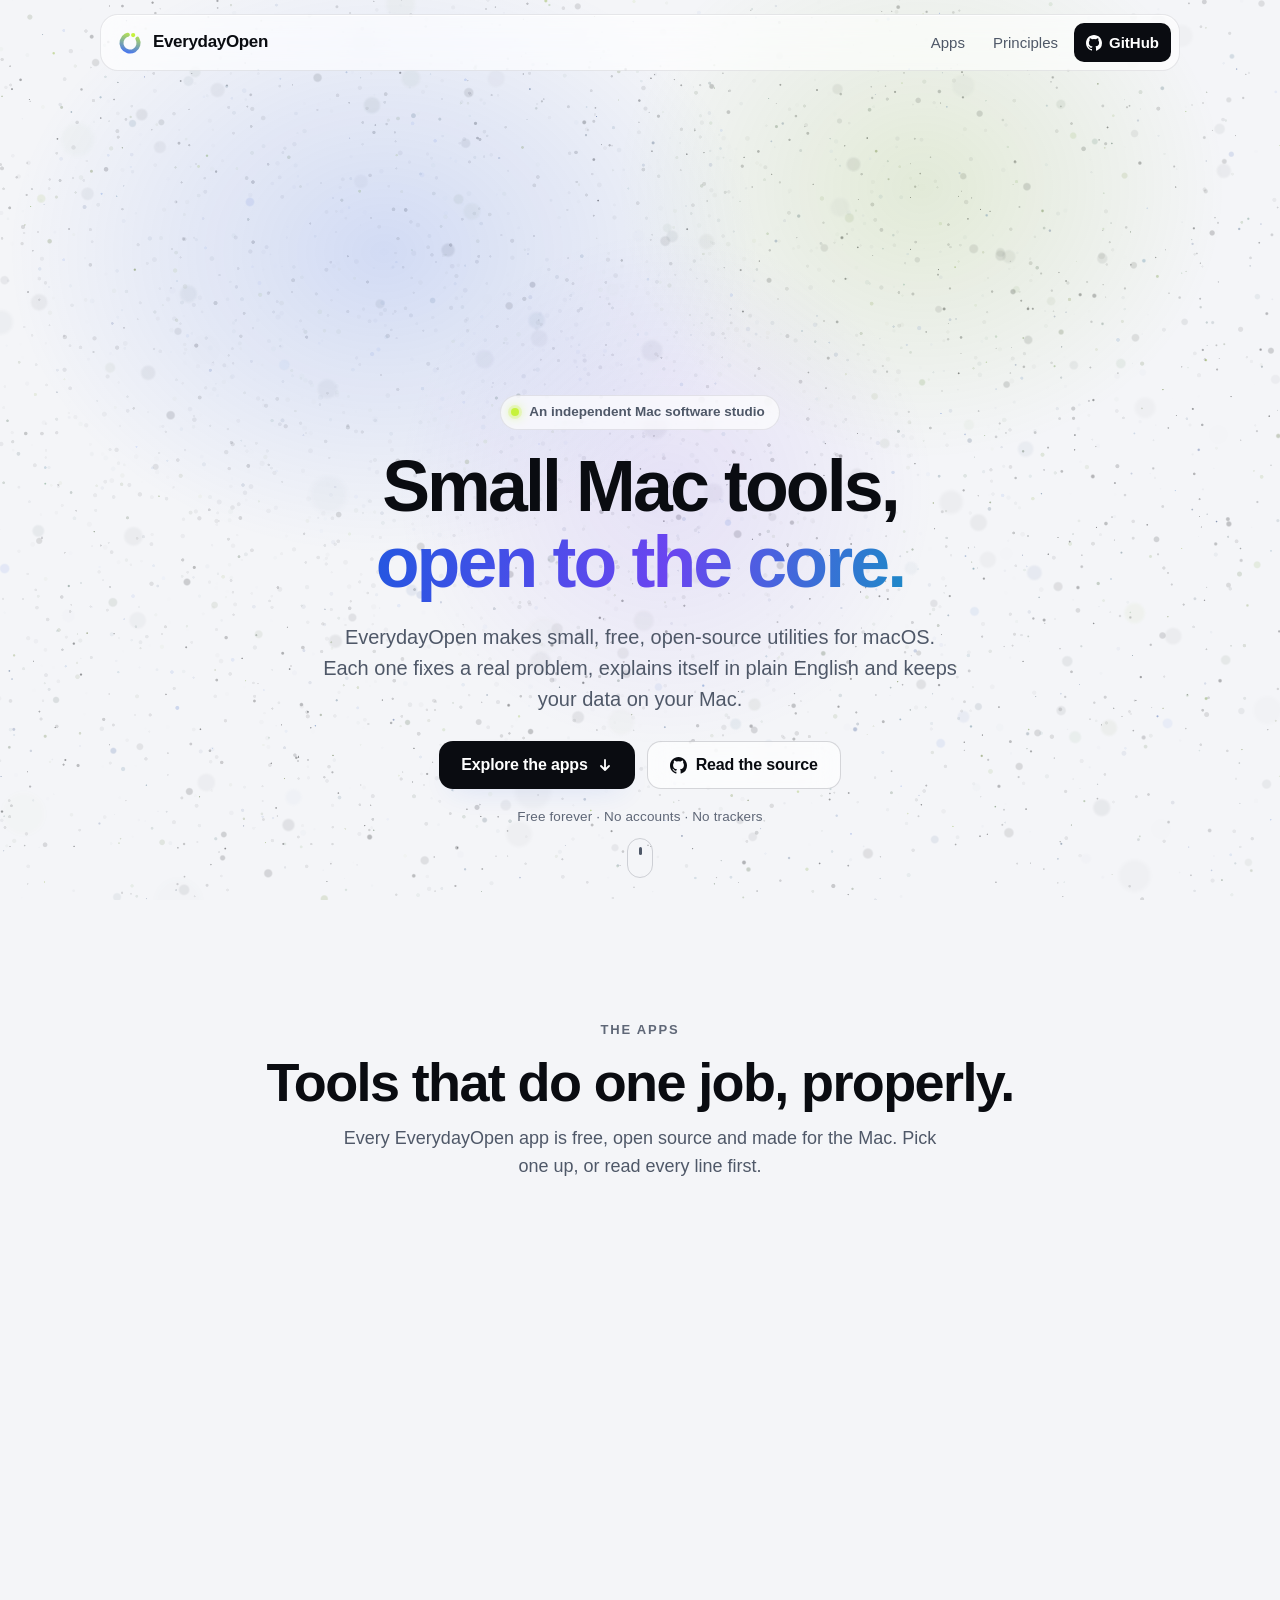
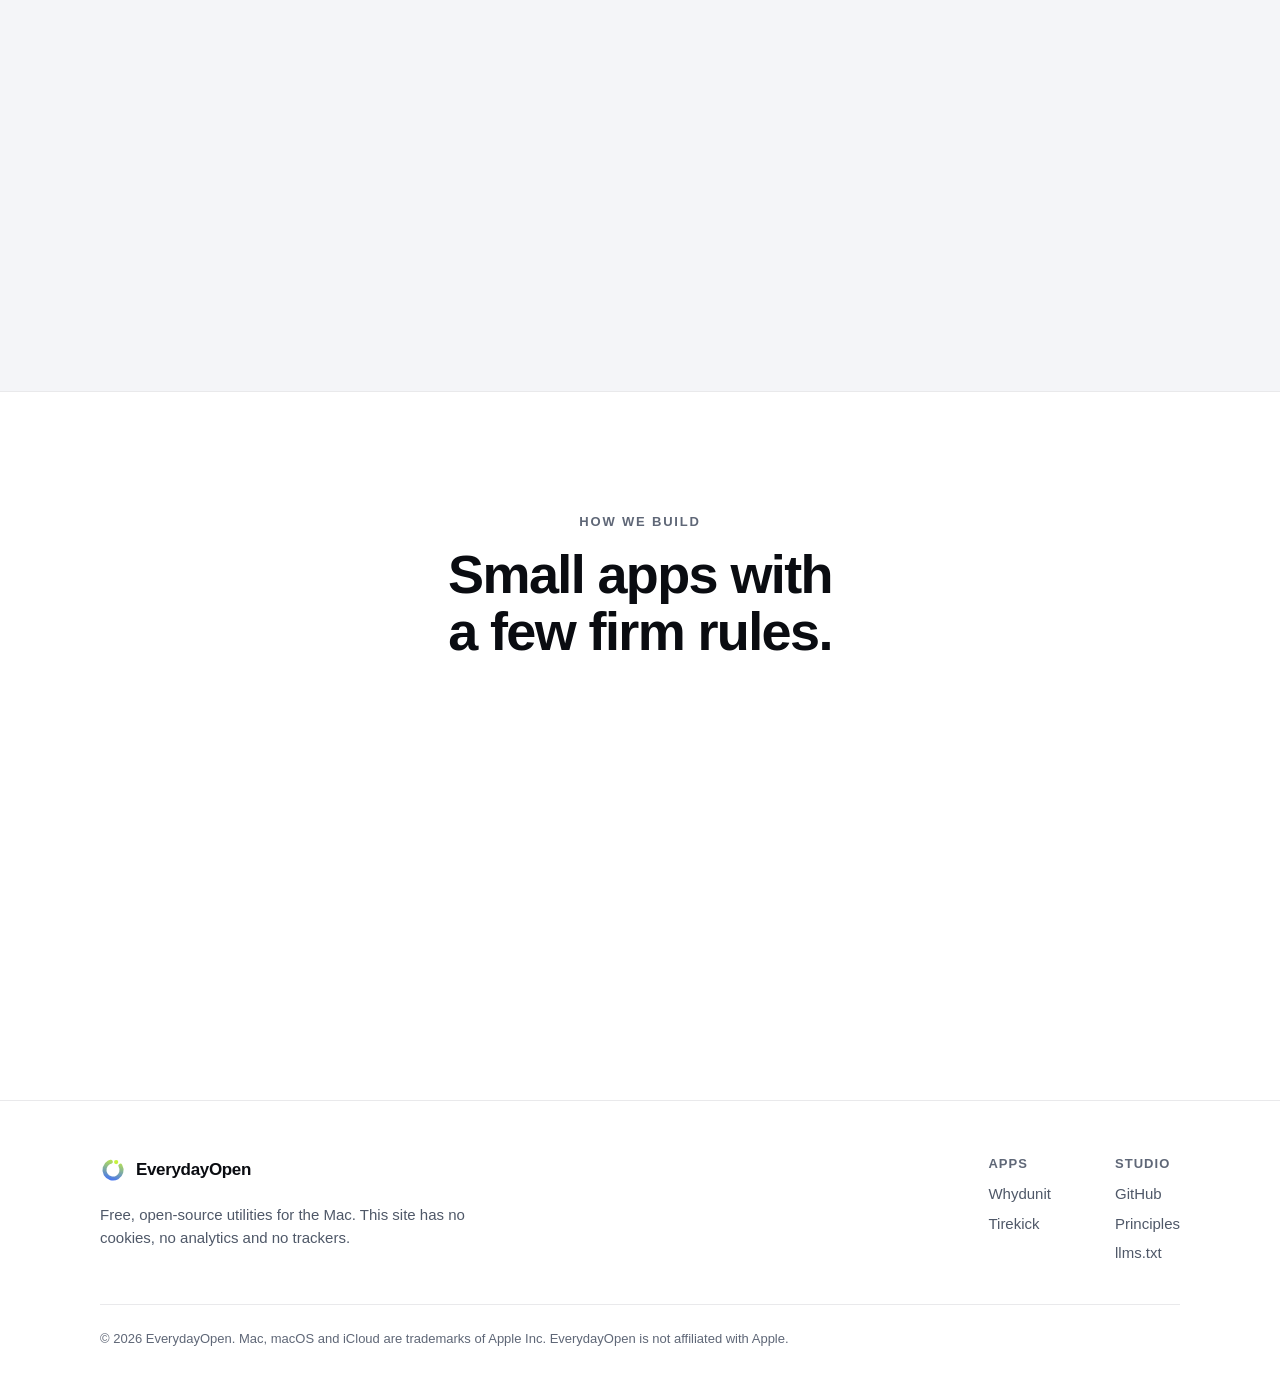
==== index.html @ 231846f4 "EverydayOpen homepage: 3D particle wordmark and project listings" ====
<!doctype html>
<html lang="en">
<head>
<meta charset="utf-8">
<meta name="viewport" content="width=device-width, initial-scale=1, viewport-fit=cover">
<meta http-equiv="Content-Security-Policy" content="default-src 'self'; script-src 'self'; style-src 'self'; img-src 'self' data:; connect-src 'self'; base-uri 'none'; form-action 'none'; object-src 'none'">
<meta name="referrer" content="strict-origin-when-cross-origin">
<meta name="color-scheme" content="light dark">
<meta name="theme-color" content="#F4F5F8" media="(prefers-color-scheme: light)">
<meta name="theme-color" content="#05060A" media="(prefers-color-scheme: dark)">
<title>EverydayOpen · Free, open-source Mac utilities</title>
<meta name="description" content="EverydayOpen makes small, free, open-source utilities for macOS: Whydunit fixes iCloud Drive files that won't upload, Tirekick checks a used Mac before you pay. No accounts, no trackers.">
<link rel="canonical" href="https://everydayopen.github.io/">
<meta property="og:type" content="website">
<meta property="og:site_name" content="EverydayOpen">
<meta property="og:title" content="EverydayOpen · Free, open-source Mac utilities">
<meta property="og:description" content="Small Mac tools that fix one real problem, explain themselves in plain English and keep your data on your Mac.">
<meta property="og:url" content="https://everydayopen.github.io/">
<meta property="og:image" content="https://everydayopen.github.io/og.png">
<meta property="og:image:width" content="1200">
<meta property="og:image:height" content="630">
<meta property="og:image:alt" content="The EverydayOpen wordmark made of glowing particles, above the Whydunit and Tirekick app icons.">
<meta name="twitter:card" content="summary_large_image">
<meta name="twitter:title" content="EverydayOpen · Free, open-source Mac utilities">
<meta name="twitter:description" content="Small Mac tools that fix one real problem, explain themselves in plain English and keep your data on your Mac.">
<meta name="twitter:image" content="https://everydayopen.github.io/og.png">
<link rel="icon" href="favicon.svg" type="image/svg+xml">
<link rel="icon" href="favicon-32.png" type="image/png" sizes="32x32">
<link rel="apple-touch-icon" href="apple-touch-icon.png">
<link rel="stylesheet" href="style.css">
<script src="scene.js" defer></script>
</head>
<body>
<svg class="sprite" aria-hidden="true" focusable="false">
  <defs>
    <linearGradient id="ring" x1="0" y1="1" x2="1" y2="0">
      <stop offset="0" stop-color="#3D6BFF"/>
      <stop offset="1" stop-color="#C6F23C"/>
    </linearGradient>
  </defs>
  <symbol id="mark" viewBox="0 0 32 32">
    <circle cx="16" cy="16" r="10.5" fill="none" stroke="url(#ring)" stroke-width="5" stroke-linecap="round" stroke-dasharray="52 14" transform="rotate(-30 16 16)"/>
    <circle cx="19.9" cy="6.3" r="2.6" fill="#C6F23C"/>
  </symbol>
  <symbol id="gh" viewBox="0 0 16 16">
    <path fill="currentColor" d="M8 0C3.58 0 0 3.58 0 8c0 3.54 2.29 6.53 5.47 7.59.4.07.55-.17.55-.38v-1.33c-2.23.48-2.7-1.07-2.7-1.07-.36-.92-.89-1.17-.89-1.17-.73-.5.05-.49.05-.49.8.06 1.23.83 1.23.83.72 1.22 1.87.87 2.33.66.07-.52.28-.87.5-1.07-1.78-.2-3.64-.89-3.64-3.95 0-.87.31-1.59.82-2.15-.08-.2-.36-1.02.08-2.12 0 0 .67-.21 2.2.82a7.6 7.6 0 0 1 4 0c1.53-1.04 2.2-.82 2.2-.82.44 1.1.16 1.92.08 2.12.51.56.82 1.28.82 2.15 0 3.07-1.87 3.75-3.65 3.95.29.25.54.73.54 1.48v2.2c0 .21.15.46.55.38A8.01 8.01 0 0 0 16 8c0-4.42-3.58-8-8-8Z"/>
  </symbol>
</svg>

<a class="skip" href="#apps">Skip to the apps</a>

<canvas id="scene" aria-hidden="true"></canvas>

<div id="stage">
  <header class="nav">
    <a class="brand" href="./" aria-label="EverydayOpen home">
      <svg width="26" height="26" aria-hidden="true"><use href="#mark"/></svg>
      <span>EverydayOpen</span>
    </a>
    <nav aria-label="Main">
      <a href="#apps">Apps</a>
      <a href="#principles">Principles</a>
      <a class="nav-gh" href="https://github.com/EverydayOpen" rel="noopener noreferrer"><svg width="16" height="16" aria-hidden="true"><use href="#gh"/></svg>GitHub</a>
    </nav>
  </header>

  <main>
    <section class="hero" aria-labelledby="hero-title">
      <div class="mark-slot" aria-hidden="true">
        <p class="mark-fallback">Everyday<span>Open</span></p>
      </div>
      <div class="hero-copy">
        <p class="eyebrow"><span class="dot" aria-hidden="true"></span>An independent Mac software studio</p>
        <h1 id="hero-title">Small Mac tools, <span class="grad">open to the core.</span></h1>
        <p class="lede">EverydayOpen makes small, free, open-source utilities for macOS. Each one fixes a real problem, explains itself in plain English and keeps your data on your Mac.</p>
        <div class="cta">
          <a class="btn btn-primary" href="#apps">Explore the apps<svg width="16" height="16" viewBox="0 0 16 16" aria-hidden="true"><path fill="none" stroke="currentColor" stroke-width="1.8" stroke-linecap="round" stroke-linejoin="round" d="M8 3v10m0 0 4-4m-4 4L4 9"/></svg></a>
          <a class="btn btn-quiet" href="https://github.com/EverydayOpen" rel="noopener noreferrer"><svg width="17" height="17" aria-hidden="true"><use href="#gh"/></svg>Read the source</a>
        </div>
        <p class="fine">Free forever · No accounts · No trackers</p>
      </div>
      <a class="scroll-cue" href="#apps" tabindex="-1" aria-hidden="true"><span></span></a>
    </section>

    <section id="apps" class="apps" aria-labelledby="apps-title">
      <div class="section-head">
        <p class="kicker">The apps</p>
        <h2 id="apps-title">Tools that do one job, properly.</h2>
        <p class="sub">Every EverydayOpen app is free, open source and made for the Mac. Pick one up, or read every line first.</p>
      </div>
      <ul class="app-grid">
<!-- apps:start -->
<li class="app app--whydunit reveal" data-theme="light" data-glow="#5B86FF" data-glow-light="#2457E0">
  <div class="app-head">
    <img src="assets/whydunit.png" alt="Whydunit app icon" width="84" height="84" loading="lazy" decoding="async">
    <div>
      <h3><a href="https://everydayopen.github.io/whydunit/">Whydunit</a></h3>
      <p class="app-meta"><span class="pill">Beta</span>macOS 15+ · Free</p>
    </div>
  </div>
  <p class="app-tag">Find out why your iCloud Drive files won&#x27;t upload, and fix them without losing a thing.</p>
  <div class="app-links">
    <a class="btn btn-accent" href="https://github.com/EverydayOpen/whydunit/releases" rel="noopener noreferrer">Download<span class="sr"> Whydunit</span> <small>v0.1.0-beta.2</small></a>
    <a class="btn btn-line" href="https://everydayopen.github.io/whydunit/">Website<span class="sr"> for Whydunit</span></a>
    <a class="btn btn-text" href="https://github.com/EverydayOpen/whydunit" rel="noopener noreferrer"><svg width="16" height="16" aria-hidden="true"><use href="#gh"/></svg>Source<span class="sr"> code for Whydunit</span></a>
  </div>
</li>
<li class="app app--tirekick reveal" data-theme="dark" data-glow="#C6F23C" data-glow-light="#6F9A00">
  <div class="app-head">
    <img src="assets/tirekick.png" alt="Tirekick app icon" width="84" height="84" loading="lazy" decoding="async">
    <div>
      <h3><a href="https://everydayopen.github.io/tirekick/">Tirekick</a></h3>
      <p class="app-meta"><span class="pill">Beta</span>macOS 13+ · Free</p>
    </div>
  </div>
  <p class="app-tag">Kick the tires on a used Mac before you pay: locks, battery, SSD, keys, screen and updates in two minutes.</p>
  <div class="app-links">
    <a class="btn btn-accent" href="https://github.com/EverydayOpen/tirekick/releases" rel="noopener noreferrer">Download<span class="sr"> Tirekick</span> <small>v0.1.0-beta.2</small></a>
    <a class="btn btn-line" href="https://everydayopen.github.io/tirekick/">Website<span class="sr"> for Tirekick</span></a>
    <a class="btn btn-text" href="https://github.com/EverydayOpen/tirekick" rel="noopener noreferrer"><svg width="16" height="16" aria-hidden="true"><use href="#gh"/></svg>Source<span class="sr"> code for Tirekick</span></a>
  </div>
</li>
<!-- apps:end -->
      </ul>
      <aside class="next reveal">
        <svg width="34" height="34" aria-hidden="true"><use href="#mark"/></svg>
        <p><strong>Something new is in the workshop.</strong> Follow EverydayOpen on GitHub to hear about the next app first.</p>
        <a class="btn btn-line btn-sm" href="https://github.com/EverydayOpen" rel="noopener noreferrer">Follow on GitHub</a>
      </aside>
    </section>
  </main>
</div>

<section id="principles" class="principles" aria-labelledby="principles-title">
  <div class="section-head">
    <p class="kicker">How we build</p>
    <h2 id="principles-title">Small apps with a few firm rules.</h2>
  </div>
  <ol class="rules">
    <li class="rule reveal">
      <svg viewBox="0 0 24 24" aria-hidden="true"><path d="M12 3v18M17 7.5c0-1.9-2.2-3-5-3s-5 1.1-5 3 2.2 2.6 5 3 5 1.4 5 3.3-2.2 3.2-5 3.2-5-1.3-5-3.2"/></svg>
      <h3>Free. Really.</h3>
      <p>No trial, no paywall, no account, no upsell. The apps are free, and they stay free.</p>
    </li>
    <li class="rule reveal">
      <svg viewBox="0 0 24 24" aria-hidden="true"><path d="m8 7-5 5 5 5M16 7l5 5-5 5M13.5 4l-3 16"/></svg>
      <h3>Open source</h3>
      <p>Every line is on GitHub. Read it, build it yourself and check exactly what it does.</p>
    </li>
    <li class="rule reveal">
      <svg viewBox="0 0 24 24" aria-hidden="true"><path d="M12 3 5 6v5.5c0 4.3 3 8 7 9.5 4-1.5 7-5.2 7-9.5V6l-7-3Z"/><path d="m9 12 2 2 4-4"/></svg>
      <h3>Private by default</h3>
      <p>No analytics, no tracking, nothing sold. Your files and findings stay on your Mac.</p>
    </li>
    <li class="rule reveal">
      <svg viewBox="0 0 24 24" aria-hidden="true"><circle cx="11" cy="11" r="6.5"/><path d="m16 16 4.5 4.5M8.5 11h5"/></svg>
      <h3>Look before touching</h3>
      <p>Explain first, in plain English. Change as little as possible, and back up before anything does.</p>
    </li>
  </ol>
</section>

<footer class="foot">
  <div class="foot-brand">
    <a class="brand" href="./">
      <svg width="26" height="26" aria-hidden="true"><use href="#mark"/></svg>
      <span>EverydayOpen</span>
    </a>
    <p>Free, open-source utilities for the Mac. This site has no cookies, no analytics and no trackers.</p>
  </div>
  <nav class="foot-links" aria-label="Footer">
    <div>
      <h2>Apps</h2>
<!-- foot:start -->
      <a href="https://everydayopen.github.io/whydunit/">Whydunit</a>
      <a href="https://everydayopen.github.io/tirekick/">Tirekick</a>
<!-- foot:end -->
    </div>
    <div>
      <h2>Studio</h2>
      <a href="https://github.com/EverydayOpen" rel="noopener noreferrer">GitHub</a>
      <a href="#principles">Principles</a>
      <a href="llms.txt">llms.txt</a>
    </div>
  </nav>
  <p class="fine-print">© 2026 EverydayOpen. Mac, macOS and iCloud are trademarks of Apple Inc. EverydayOpen is not affiliated with Apple.</p>
</footer>
</body>
</html>
---- style.css ----
/* EverydayOpen studio site. System fonts only; light and dark are both designed, not inverted. */
:root {
  --bg: #F4F5F8;
  --panel: #FFFFFF;
  --fg: #0A0C11;
  --muted: #4F5868;
  --faint: #5F6777;
  --line: rgba(12, 18, 32, .09);
  --line2: rgba(12, 18, 32, .16);
  --glass: rgba(255, 255, 255, .66);
  --btn: #0A0C11;
  --on-btn: #FFFFFF;
  --focus: #2457E0;
  --grad: linear-gradient(100deg, #2457E0 0%, #6A45F0 55%, #1E88C8 100%);
  --glow1: rgba(36, 87, 224, .16);
  --glow2: rgba(120, 170, 20, .14);
  --glow3: rgba(122, 80, 240, .12);
  --shadow: 0 1px 0 rgba(255, 255, 255, .8) inset, 0 30px 60px -36px rgba(24, 40, 90, .35);
  --sans: -apple-system, BlinkMacSystemFont, "SF Pro Display", "Segoe UI Variable Display", "Segoe UI", Inter, Roboto, "Helvetica Neue", Arial, sans-serif;
  --mono: ui-monospace, "SF Mono", "Cascadia Code", Menlo, Consolas, monospace;
  color-scheme: light;
}
@media (prefers-color-scheme: dark) {
  :root {
    --bg: #05060A;
    --panel: #0B0D13;
    --fg: #F2F4F8;
    --muted: #A3ABBA;
    --faint: #8A92A3;
    --line: rgba(255, 255, 255, .08);
    --line2: rgba(255, 255, 255, .16);
    --glass: rgba(18, 21, 30, .58);
    --btn: #F2F4F8;
    --on-btn: #05060A;
    --focus: #C6F23C;
    --grad: linear-gradient(100deg, #86A8FF 0%, #8FE3FF 45%, #C6F23C 100%);
    --glow1: rgba(36, 87, 224, .30);
    --glow2: rgba(198, 242, 60, .10);
    --glow3: rgba(122, 80, 240, .18);
    --shadow: 0 1px 0 rgba(255, 255, 255, .06) inset, 0 40px 80px -40px rgba(0, 0, 0, .9);
    color-scheme: dark;
  }
}

*, *::before, *::after { box-sizing: border-box; }
html { background: var(--bg); scroll-behavior: smooth; -webkit-text-size-adjust: 100%; }
body {
  margin: 0; background: var(--bg); color: var(--fg);
  font: 17px/1.55 var(--sans); -webkit-font-smoothing: antialiased; text-rendering: optimizeLegibility;
  overflow-x: clip;
}
a { color: inherit; }
img { display: block; }
h1, h2, h3 { margin: 0; letter-spacing: -.03em; line-height: 1.06; text-wrap: balance; }
p { margin: 0; }
ul, ol { list-style: none; margin: 0; padding: 0; }
:focus-visible { outline: 2px solid var(--focus); outline-offset: 3px; border-radius: 8px; }
.sprite { position: absolute; width: 0; height: 0; }
.sr { position: absolute; width: 1px; height: 1px; overflow: hidden; clip-path: inset(50%); white-space: nowrap; }
.skip { position: absolute; left: 16px; top: -60px; z-index: 10; padding: 10px 16px; border-radius: 10px; background: var(--btn); color: var(--on-btn); }
.skip:focus { top: 16px; }

/* The canvas sits behind the hero and the apps; principles and footer cover it. */
#scene { position: fixed; inset: 0; width: 100%; height: 100vh; z-index: 0; pointer-events: none; display: none; }
.gl #scene { display: block; }
.gl.rm #scene { position: absolute; height: max(620px, 100svh); }
#stage, .principles, .foot { position: relative; z-index: 1; }

/* Nav */
.nav {
  position: absolute; top: 14px; left: 50%; transform: translateX(-50%); z-index: 5;
  width: min(1080px, calc(100% - 32px)); display: flex; align-items: center; justify-content: space-between;
  padding: 8px 8px 8px 16px; border: 1px solid var(--line); border-radius: 18px;
  background: var(--glass); backdrop-filter: blur(16px) saturate(1.5); -webkit-backdrop-filter: blur(16px) saturate(1.5);
  box-shadow: var(--shadow);
}
.brand { display: inline-flex; align-items: center; gap: 10px; font-weight: 700; letter-spacing: -.02em; text-decoration: none; font-size: 17px; }
.nav nav { display: flex; align-items: center; gap: 4px; }
.nav nav a { text-decoration: none; font-size: 15px; color: var(--muted); padding: 8px 12px; border-radius: 10px; }
.nav nav a:hover { color: var(--fg); }
.nav .nav-gh { display: inline-flex; align-items: center; gap: 7px; color: var(--on-btn); background: var(--btn); font-weight: 600; }
.nav .nav-gh:hover { color: var(--on-btn); opacity: .88; }

/* Buttons */
.btn {
  display: inline-flex; align-items: center; justify-content: center; gap: 9px; min-height: 48px; padding: 0 22px;
  border-radius: 14px; font-weight: 600; font-size: 16px; text-decoration: none; letter-spacing: -.01em; white-space: nowrap;
  transition: transform .15s ease, opacity .15s ease, background-color .15s ease, border-color .15s ease;
}
.btn:hover { transform: translateY(-1px); }
.btn:active { transform: translateY(0); }
.btn small { font-weight: 500; font-size: 12.5px; opacity: .9; letter-spacing: 0; }
.btn-sm { min-height: 40px; padding: 0 16px; font-size: 14.5px; }
.btn-primary { background: var(--btn); color: var(--on-btn); box-shadow: 0 12px 30px -14px var(--glow1); }
.btn-quiet { border: 1px solid var(--line2); background: var(--glass); backdrop-filter: blur(12px); -webkit-backdrop-filter: blur(12px); }
.btn-quiet:hover { border-color: var(--fg); }

/* Hero */
.hero {
  min-height: max(640px, 100svh); display: flex; flex-direction: column; align-items: center;
  padding: 96px 16px 72px; text-align: center; position: relative; isolation: isolate;
}
.hero::before {
  content: ""; position: absolute; inset: -20% 0 0; z-index: -1; pointer-events: none;
  background:
    radial-gradient(42% 40% at 30% 40%, var(--glow1), transparent 70%),
    radial-gradient(34% 36% at 72% 34%, var(--glow2), transparent 70%),
    radial-gradient(30% 34% at 52% 62%, var(--glow3), transparent 70%);
}
.mark-slot { width: min(1100px, 100%); flex: 1 1 auto; min-height: 150px; max-height: 340px; display: grid; place-items: center; }
.mark-fallback {
  font-weight: 800; font-size: clamp(52px, 11.5vw, 156px); letter-spacing: -.055em; line-height: 1; padding-bottom: .12em;
  background: linear-gradient(180deg, var(--fg), color-mix(in srgb, var(--fg) 55%, transparent)); -webkit-background-clip: text; background-clip: text; color: transparent;
}
.mark-fallback span { background: linear-gradient(100deg, #3D6BFF, #C6F23C); -webkit-background-clip: text; background-clip: text; }
.gl .mark-fallback { visibility: hidden; }
.hero-copy { max-width: 780px; display: grid; justify-items: center; gap: 18px; }
.eyebrow {
  display: inline-flex; align-items: center; gap: 10px; padding: 6px 14px 6px 10px; border-radius: 999px;
  font-size: 13.5px; font-weight: 550; color: var(--muted); background: var(--glass); border: 1px solid var(--line);
  backdrop-filter: blur(10px); -webkit-backdrop-filter: blur(10px);
}
.dot { width: 8px; height: 8px; border-radius: 50%; background: #C6F23C; box-shadow: 0 0 0 3px rgba(198, 242, 60, .25), 0 0 12px #C6F23C; }
.hero h1 { font-size: clamp(36px, 5.6vw, 72px); font-weight: 750; letter-spacing: -.04em; }
.grad { display: inline-block; background: var(--grad); -webkit-background-clip: text; background-clip: text; color: transparent; padding-bottom: .06em; }
.lede { font-size: clamp(17px, 1.6vw, 20px); color: var(--muted); max-width: 640px; text-wrap: pretty; }
.cta { display: flex; flex-wrap: wrap; justify-content: center; gap: 12px; margin-top: 8px; }
.fine { font-size: 13.5px; color: var(--faint); letter-spacing: .01em; }
.scroll-cue { position: absolute; bottom: 22px; left: 50%; transform: translateX(-50%); width: 26px; height: 40px; border: 1.5px solid var(--line2); border-radius: 13px; }
.scroll-cue span { position: absolute; left: 50%; top: 8px; width: 3px; height: 8px; margin-left: -1.5px; border-radius: 2px; background: var(--muted); animation: cue 2.2s ease-in-out infinite; }
@keyframes cue { 0%, 100% { transform: translateY(0); opacity: 1; } 60% { transform: translateY(12px); opacity: 0; } }

/* Sections */
.section-head { max-width: 780px; margin: 0 auto; text-align: center; display: grid; gap: 14px; justify-items: center; }
.kicker { font-size: 13px; font-weight: 650; letter-spacing: .14em; text-transform: uppercase; color: var(--faint); }
.section-head h2 { font-size: clamp(30px, 4.4vw, 54px); font-weight: 720; }
.sub { font-size: 18px; color: var(--muted); max-width: 600px; text-wrap: pretty; }

/* Apps: the space above each card is where the WebGL orbs dock. */
.apps { padding: 120px 16px 120px; }
.app-grid { width: min(1080px, 100%); margin: 220px auto 0; display: grid; grid-template-columns: repeat(auto-fit, minmax(min(100%, 440px), 1fr)); gap: 220px 28px; }
.app {
  --accent: #555; --on-accent: #fff; --glow: #888; --rx: 0deg; --ry: 0deg;
  position: relative; display: flex; flex-direction: column; gap: 22px; padding: 32px;
  border-radius: 28px; border: 1px solid var(--card-line); background: var(--card-bg); color: var(--card-fg);
  box-shadow: 0 1px 0 rgba(255, 255, 255, .06) inset, 0 30px 80px -40px color-mix(in srgb, var(--glow) 60%, transparent);
  transform: perspective(1200px) rotateX(var(--rx)) rotateY(var(--ry)); transition: transform .5s cubic-bezier(.2, .8, .2, 1);
}
.app.tilting { transition: transform .12s linear; }
.app[data-theme="light"] { --card-bg: linear-gradient(180deg, #FFFFFF, #F1F5FF); --card-fg: #0B1020; --card-muted: #4A5366; --card-line: rgba(11, 16, 32, .1); }
.app[data-theme="dark"] {
  --card-fg: #F2F2EE; --card-muted: #A3A69C; --card-line: rgba(255, 255, 255, .1);
  --card-bg: linear-gradient(rgba(255, 255, 255, .025) 1px, transparent 1px) 0 0 / 28px 28px, linear-gradient(90deg, rgba(255, 255, 255, .025) 1px, transparent 1px) 0 0 / 28px 28px, linear-gradient(180deg, #141412, #0A0A09);
}
/* The glow the orb casts on the card edge; also stands in for the orb without WebGL. */
.app::before {
  content: ""; position: absolute; left: 50%; top: -180px; width: 300px; height: 300px; transform: translateX(-50%); z-index: -1;
  background: radial-gradient(closest-side, color-mix(in srgb, var(--glow) 38%, transparent), transparent); pointer-events: none;
}
.app::after { content: ""; position: absolute; left: 18%; right: 18%; top: -1px; height: 1px; background: linear-gradient(90deg, transparent, var(--glow), transparent); }
.app-head { display: flex; align-items: center; gap: 18px; }
.app-head img { width: 84px; height: 84px; filter: drop-shadow(0 10px 18px rgba(0, 0, 0, .28)); }
.app h3 { font-size: 32px; font-weight: 750; }
.app h3 a { text-decoration: none; }
.app h3 a:hover { text-decoration: underline; text-decoration-thickness: 2px; text-underline-offset: 4px; }
.app-meta { margin-top: 8px; font-size: 13.5px; font-weight: 550; color: var(--card-muted); display: flex; align-items: center; gap: 10px; flex-wrap: wrap; }
.pill { display: inline-flex; align-items: center; gap: 6px; padding: 3px 10px; border-radius: 999px; border: 1px solid var(--card-line); color: var(--card-fg); }
.pill::before { content: ""; width: 6px; height: 6px; border-radius: 50%; background: var(--accent); box-shadow: 0 0 8px var(--accent); }
.app-tag { font-size: 19px; line-height: 1.5; color: var(--card-fg); text-wrap: pretty; flex: 1; }
.app-links { display: flex; flex-wrap: wrap; gap: 10px; align-items: center; }
.btn-accent { background: var(--accent); color: var(--on-accent); box-shadow: 0 12px 30px -14px var(--accent); }
.btn-line { border: 1px solid var(--card-line, var(--line2)); color: inherit; }
.btn-line:hover { background: color-mix(in srgb, currentColor 6%, transparent); }
.btn-text { color: var(--card-muted); padding: 0 12px; }
.btn-text:hover { color: var(--card-fg); }
.app :focus-visible { outline-color: var(--accent); }
.app[data-theme="light"] :focus-visible { outline-color: #2457E0; }

.next {
  width: min(1080px, 100%); margin: 64px auto 0; display: flex; align-items: center; gap: 18px; padding: 18px 18px 18px 22px;
  border-radius: 22px; border: 1px dashed var(--line2); color: var(--muted); background: var(--glass);
  backdrop-filter: blur(12px); -webkit-backdrop-filter: blur(12px);
}
.next p { flex: 1; text-wrap: pretty; }
.next strong { color: var(--fg); font-weight: 600; }
.next svg { flex: none; }

/* apps:start */
.app--whydunit { --accent: #2457E0; --on-accent: #FFFFFF; --glow: #5B86FF; }
.app--tirekick { --accent: #C6F23C; --on-accent: #0A0A09; --glow: #C6F23C; }
/* apps:end */

/* Principles */
.principles { background: var(--panel); border-top: 1px solid var(--line); padding: 120px 16px; }
.rules { width: min(1080px, 100%); margin: 64px auto 0; display: grid; grid-template-columns: repeat(auto-fit, minmax(min(100%, 230px), 1fr)); gap: 16px; }
.rule { padding: 26px 24px 28px; border: 1px solid var(--line); border-radius: 22px; background: var(--bg); display: grid; gap: 8px; align-content: start; }
.rule svg {
  width: 48px; height: 48px; padding: 11px; margin-bottom: 18px; border-radius: 14px; fill: none; stroke: var(--fg); stroke-width: 1.7; stroke-linecap: round; stroke-linejoin: round;
  border: 1px solid transparent; background: linear-gradient(var(--panel), var(--panel)) padding-box, var(--grad) border-box;
}
.rule h3 { font-size: 20px; font-weight: 700; letter-spacing: -.02em; }
.rule p { color: var(--muted); font-size: 15.5px; }

/* Footer */
.foot { background: var(--panel); border-top: 1px solid var(--line); padding: 56px max(16px, calc((100% - 1080px) / 2)) 40px; display: grid; grid-template-columns: 1fr auto; gap: 40px; }
.foot-brand { max-width: 380px; }
.foot-brand p { color: var(--muted); margin-top: 12px; font-size: 15px; }
.foot-links { display: flex; gap: 64px; }
.foot-links div { display: grid; gap: 6px; align-content: start; }
.foot-links h2 { font-size: 13px; font-weight: 650; letter-spacing: .08em; text-transform: uppercase; color: var(--faint); margin-bottom: 6px; }
.foot-links a { text-decoration: none; font-size: 15px; color: var(--muted); }
.foot-links a:hover { color: var(--fg); }
.fine-print { grid-column: 1 / -1; padding-top: 24px; border-top: 1px solid var(--line); color: var(--faint); font-size: 13px; }

/* Scroll reveal (scene.js adds .js to <html> and .in to each .reveal) */
.js .reveal { opacity: 0; translate: 0 22px; transition: opacity .8s ease, translate .8s cubic-bezier(.2, .8, .2, 1); }
.js .reveal.in { opacity: 1; translate: 0 0; }
.rules .rule:nth-child(2) { transition-delay: .08s; }
.rules .rule:nth-child(3) { transition-delay: .16s; }
.rules .rule:nth-child(4) { transition-delay: .24s; }

/* 404 */
.lost { min-height: 100svh; display: grid; place-content: center; justify-items: center; gap: 18px; padding: 24px 16px; text-align: center; }
.lost h1 { font-size: clamp(34px, 6vw, 60px); }
.lost p { color: var(--muted); max-width: 40ch; }

@media (max-width: 640px) {
  body { font-size: 16px; }
  .nav { top: 10px; padding-left: 12px; }
  .nav nav a { padding: 8px 9px; font-size: 14px; }
  .nav nav a[href="#principles"] { display: none; }
  .hero { padding-top: 84px; padding-bottom: 80px; }
  .mark-slot { min-height: 190px; }
  .mark-fallback { font-size: 22vw; }
  .mark-fallback span { display: block; }
  .btn { min-height: 44px; padding: 0 16px; font-size: 15px; }
  .apps, .principles { padding-top: 88px; padding-bottom: 88px; }
  .app-grid { margin-top: 170px; row-gap: 170px; }
  .app::before { top: -150px; width: 240px; height: 240px; }
  .app { padding: 24px; border-radius: 24px; }
  .app-head img { width: 68px; height: 68px; }
  .app h3 { font-size: 27px; }
  .app-tag { font-size: 17px; }
  .next { flex-wrap: wrap; }
  .app-links .btn-accent { flex: 1 1 100%; }
  .app-links .btn-line, .app-links .btn-text { flex: 1 1 0; }
  .foot { grid-template-columns: 1fr; }
  .foot-links { gap: 48px; }
}
@media (prefers-reduced-motion: reduce) {
  html { scroll-behavior: auto; }
  .scroll-cue span { animation: none; }
  .btn, .app { transition: none; }
  .app { transform: none; }
  .js .reveal { opacity: 1; translate: 0 0; transition: none; }
}
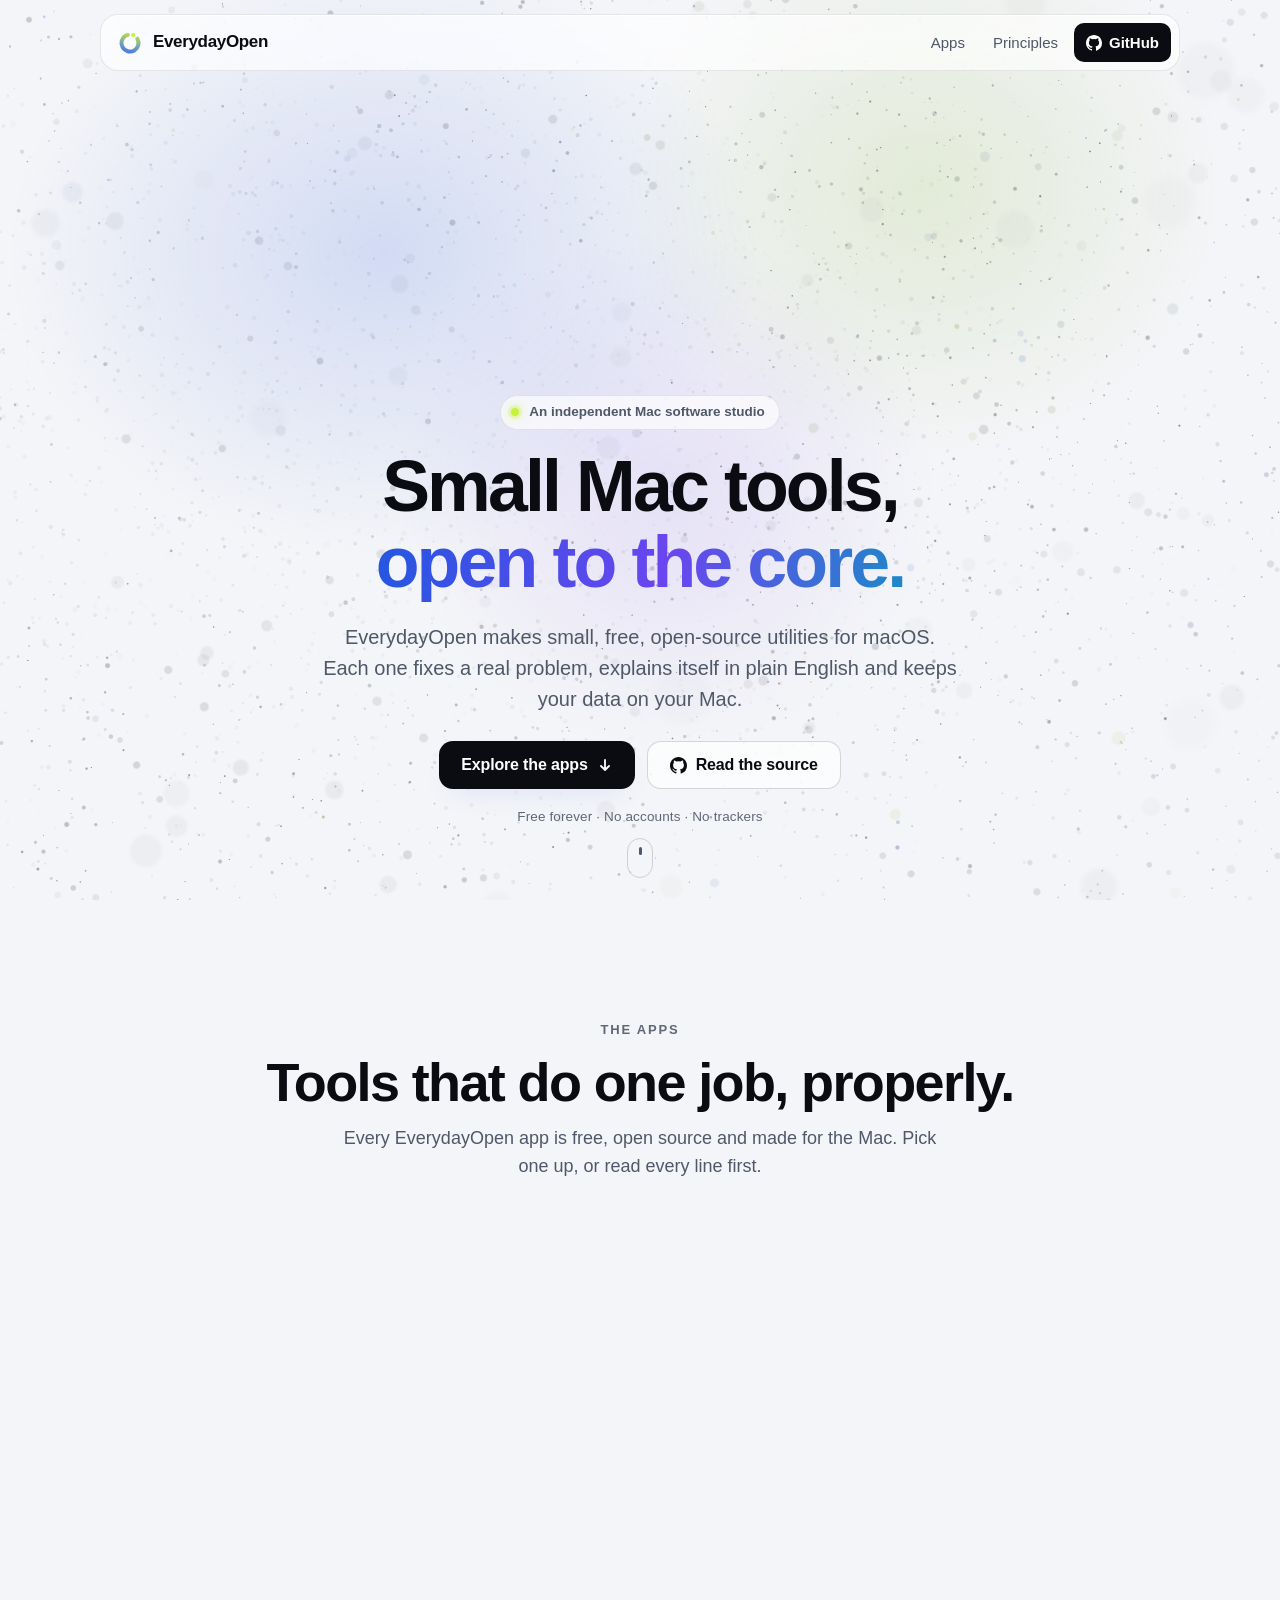
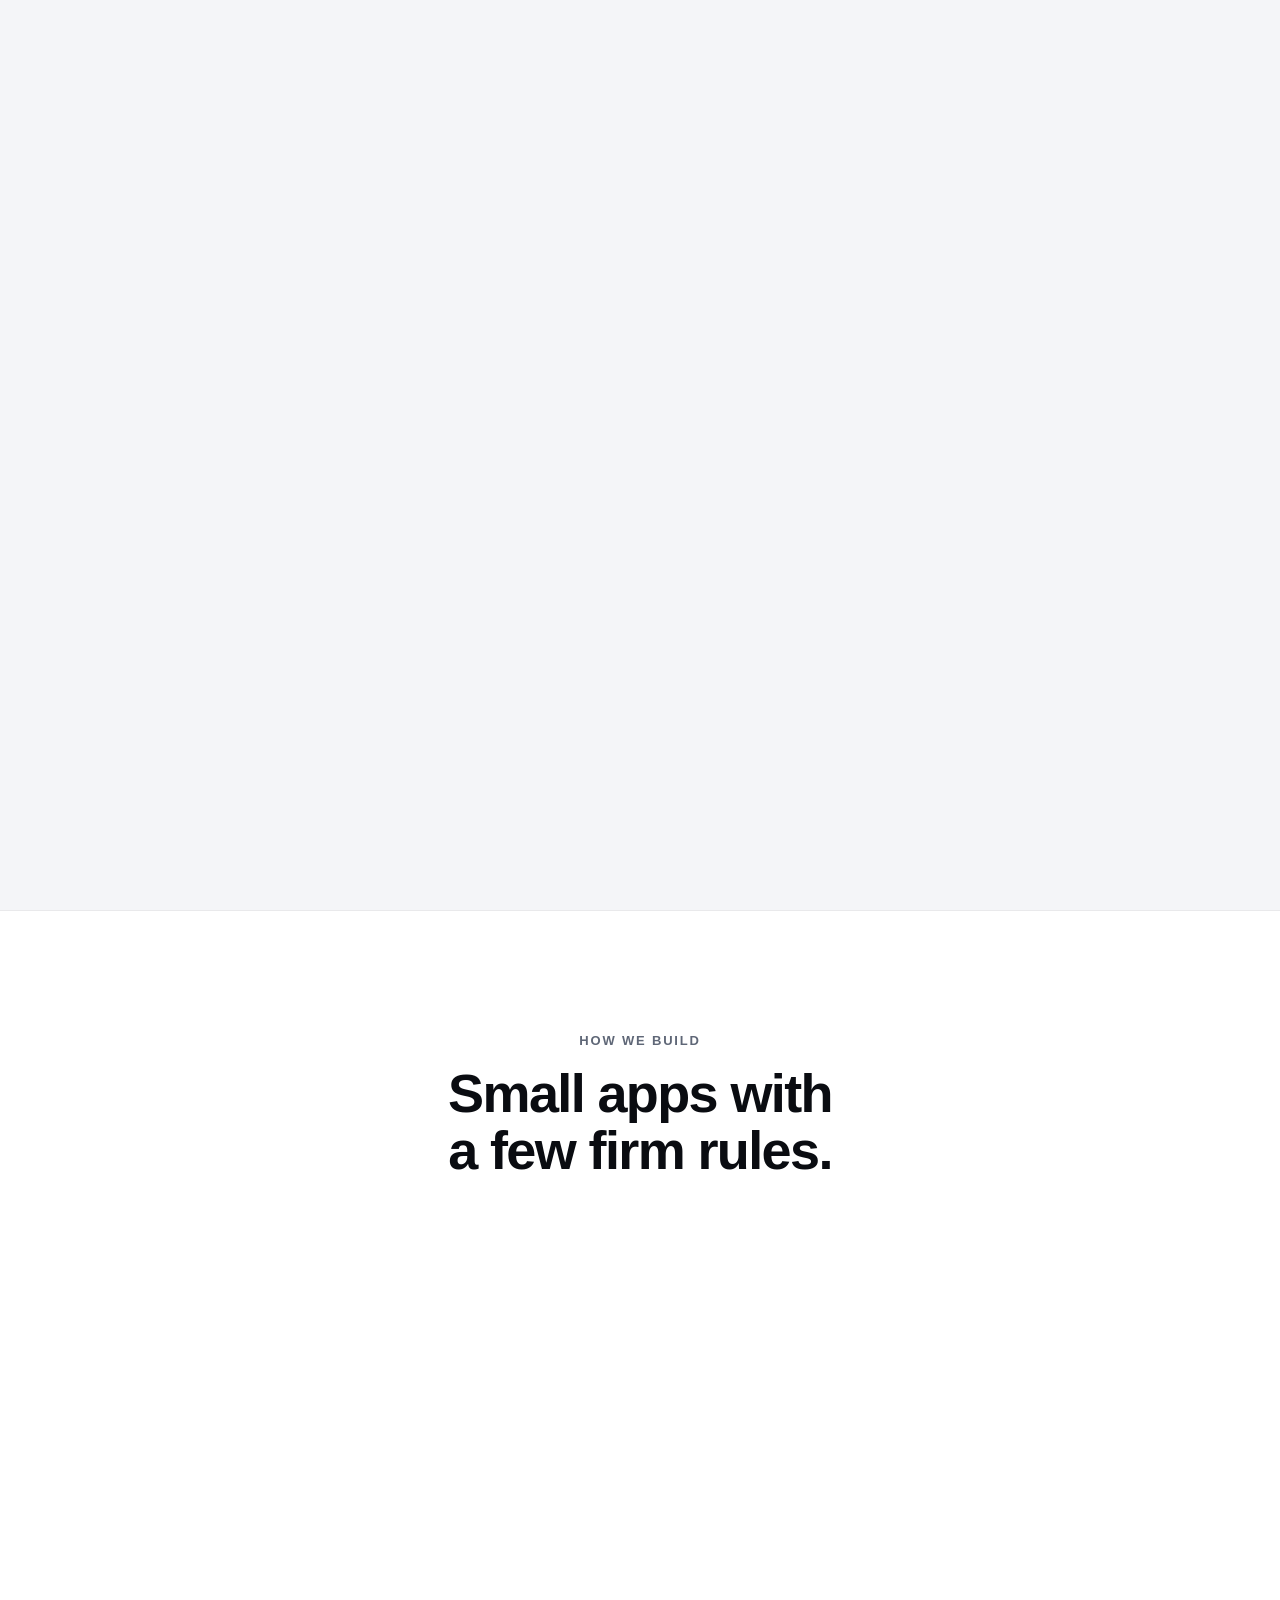
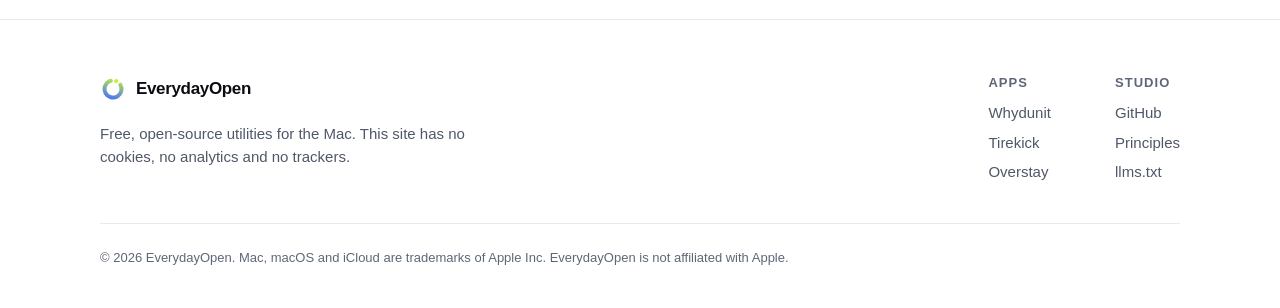
==== commit dd93c8b5: "Add Overstay to the project list" ====
--- a/index.html
+++ b/index.html
@@ -120,6 +120,21 @@
     <a class="btn btn-text" href="https://github.com/EverydayOpen/tirekick" rel="noopener noreferrer"><svg width="16" height="16" aria-hidden="true"><use href="#gh"/></svg>Source<span class="sr"> code for Tirekick</span></a>
   </div>
 </li>
+<li class="app app--overstay reveal" data-theme="dark" data-glow="#F2A93B" data-glow-light="#9A5B00">
+  <div class="app-head">
+    <img src="assets/overstay.png" alt="Overstay app icon" width="84" height="84" loading="lazy" decoding="async">
+    <div>
+      <h3><a href="https://everydayopen.github.io/overstay/">Overstay</a></h3>
+      <p class="app-meta"><span class="pill">Beta</span>macOS 13+ · Free</p>
+    </div>
+  </div>
+  <p class="app-tag">Find and stop the processes your AI coding agents left running. Free, open source, no permissions.</p>
+  <div class="app-links">
+    <a class="btn btn-accent" href="https://github.com/EverydayOpen/overstay/releases" rel="noopener noreferrer">Download<span class="sr"> Overstay</span> <small>v0.1.0-beta.1</small></a>
+    <a class="btn btn-line" href="https://everydayopen.github.io/overstay/">Website<span class="sr"> for Overstay</span></a>
+    <a class="btn btn-text" href="https://github.com/EverydayOpen/overstay" rel="noopener noreferrer"><svg width="16" height="16" aria-hidden="true"><use href="#gh"/></svg>Source<span class="sr"> code for Overstay</span></a>
+  </div>
+</li>
 <!-- apps:end -->
       </ul>
       <aside class="next reveal">
@@ -174,6 +189,7 @@
 <!-- foot:start -->
       <a href="https://everydayopen.github.io/whydunit/">Whydunit</a>
       <a href="https://everydayopen.github.io/tirekick/">Tirekick</a>
+      <a href="https://everydayopen.github.io/overstay/">Overstay</a>
 <!-- foot:end -->
     </div>
     <div>
--- a/style.css
+++ b/style.css
@@ -188,6 +188,7 @@
 /* apps:start */
 .app--whydunit { --accent: #2457E0; --on-accent: #FFFFFF; --glow: #5B86FF; }
 .app--tirekick { --accent: #C6F23C; --on-accent: #0A0A09; --glow: #C6F23C; }
+.app--overstay { --accent: #F2A93B; --on-accent: #1A1000; --glow: #F2A93B; }
 /* apps:end */
 
 /* Principles */
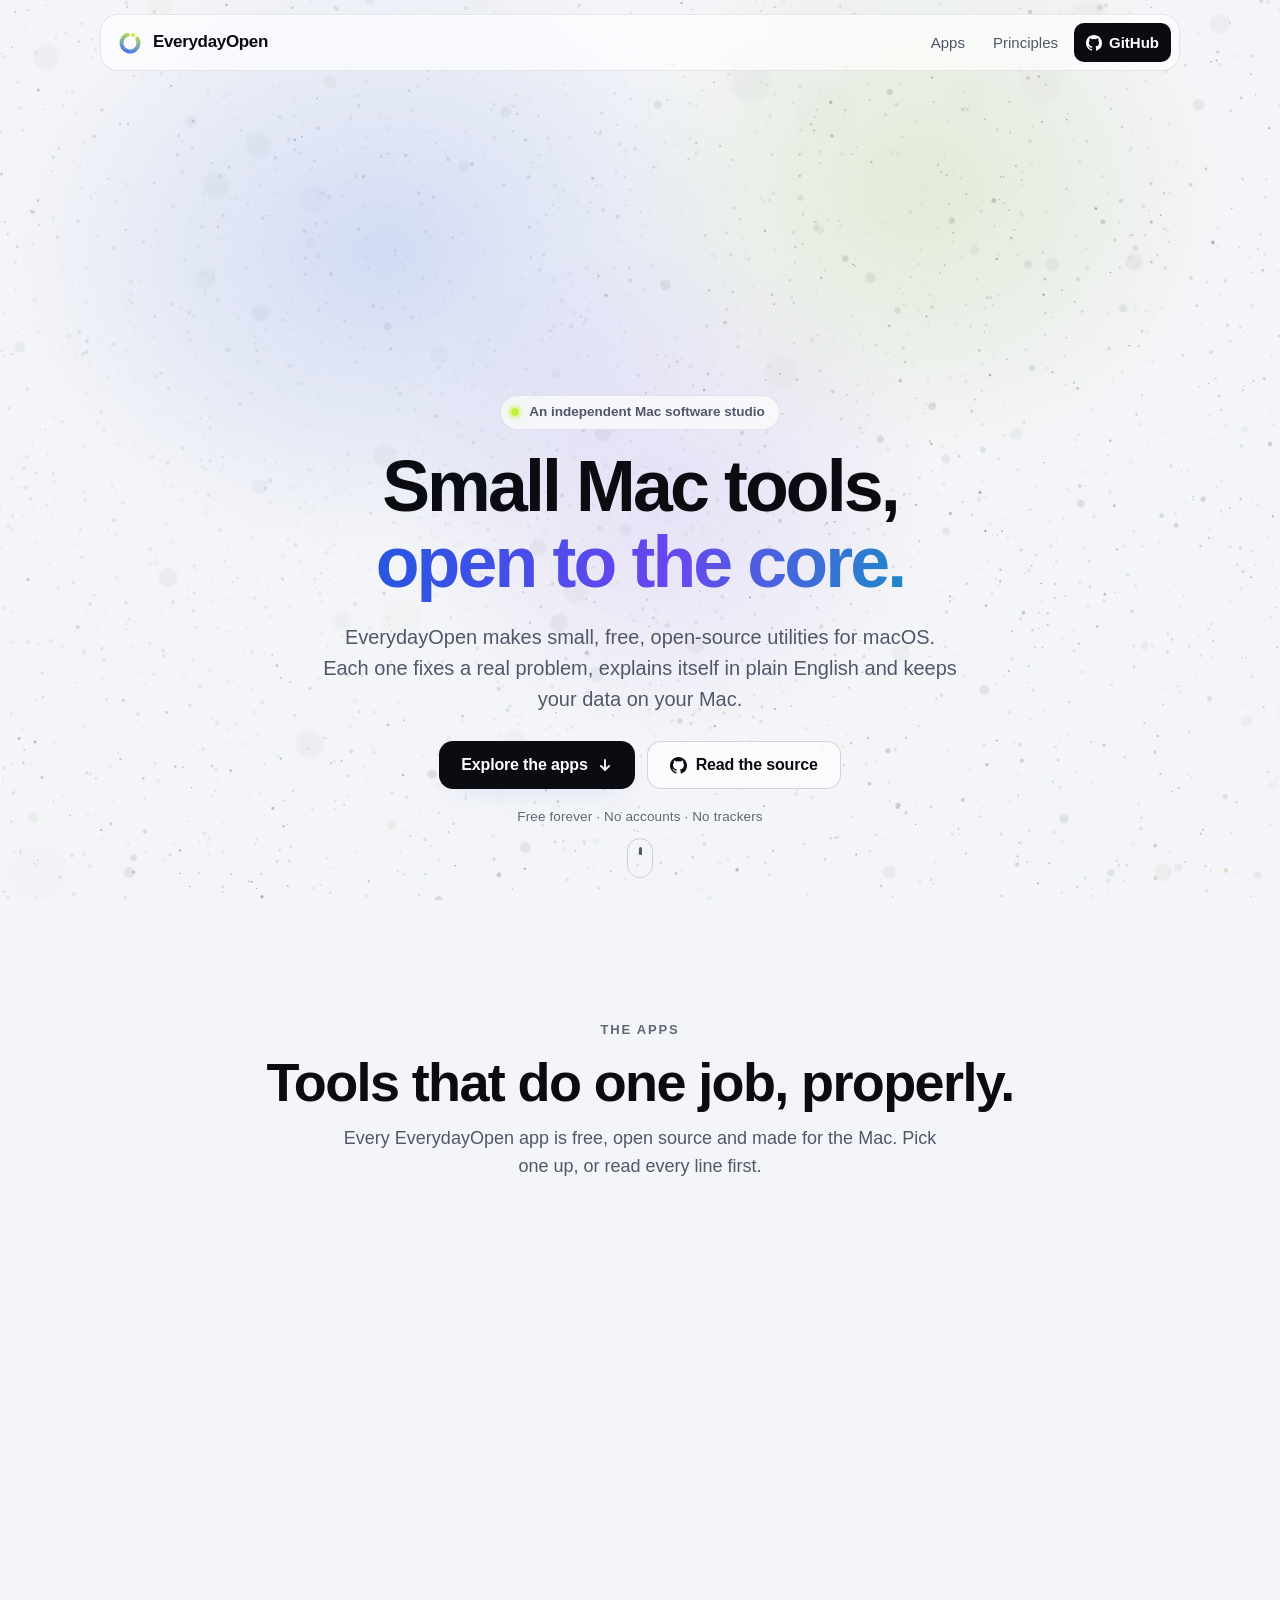
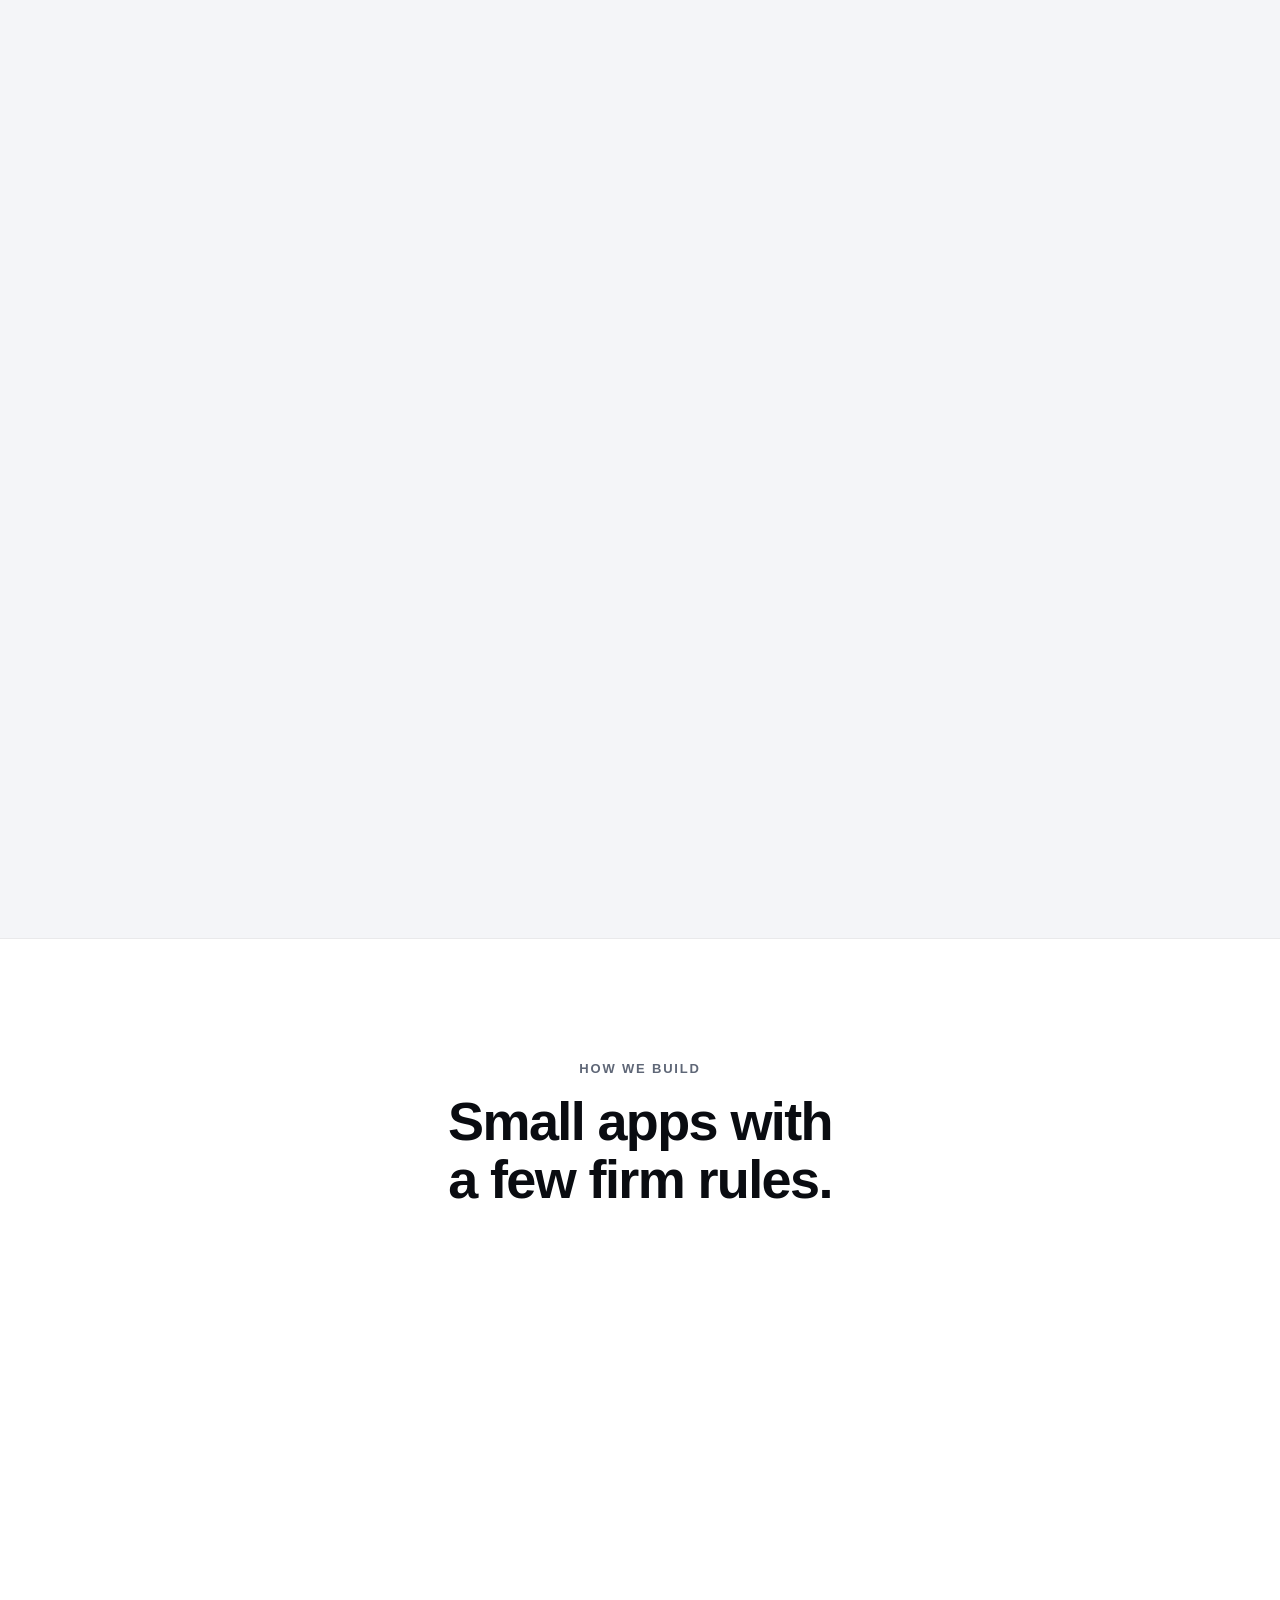
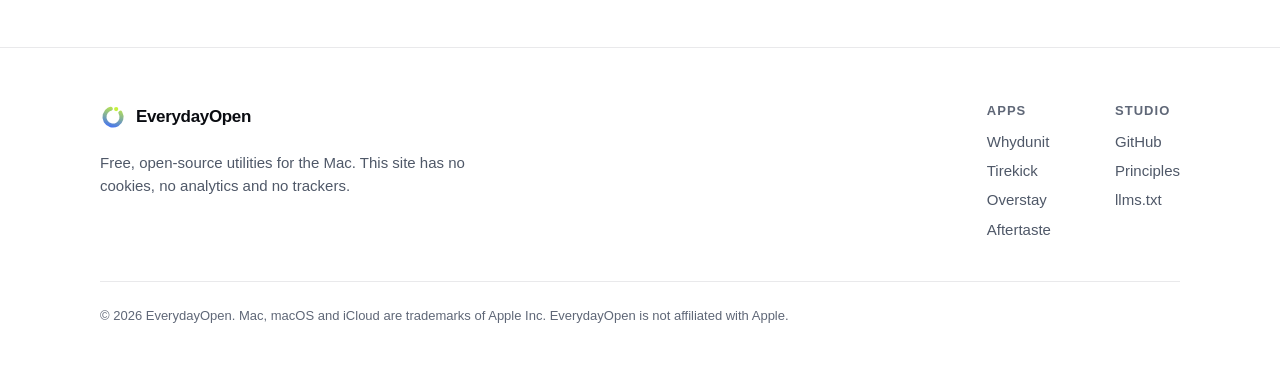
==== commit 71e53d21: "Add Aftertaste to the project list" ====
--- a/index.html
+++ b/index.html
@@ -135,6 +135,21 @@
     <a class="btn btn-text" href="https://github.com/EverydayOpen/overstay" rel="noopener noreferrer"><svg width="16" height="16" aria-hidden="true"><use href="#gh"/></svg>Source<span class="sr"> code for Overstay</span></a>
   </div>
 </li>
+<li class="app app--aftertaste reveal" data-theme="dark" data-glow="#A99BFF" data-glow-light="#5A44C4">
+  <div class="app-head">
+    <img src="assets/aftertaste.png" alt="Aftertaste app icon" width="84" height="84" loading="lazy" decoding="async">
+    <div>
+      <h3><a href="https://everydayopen.github.io/aftertaste/">Aftertaste</a></h3>
+      <p class="app-meta"><span class="pill">Beta</span>macOS 13+ · Free</p>
+    </div>
+  </div>
+  <p class="app-tag">Find what an uninstalled Mac app left behind, see why, and move it to the Trash with Undo. Free, open source, honest about what no app can erase.</p>
+  <div class="app-links">
+    <a class="btn btn-accent" href="https://github.com/EverydayOpen/aftertaste/releases" rel="noopener noreferrer">Download<span class="sr"> Aftertaste</span> <small>v0.1.0-beta.1</small></a>
+    <a class="btn btn-line" href="https://everydayopen.github.io/aftertaste/">Website<span class="sr"> for Aftertaste</span></a>
+    <a class="btn btn-text" href="https://github.com/EverydayOpen/aftertaste" rel="noopener noreferrer"><svg width="16" height="16" aria-hidden="true"><use href="#gh"/></svg>Source<span class="sr"> code for Aftertaste</span></a>
+  </div>
+</li>
 <!-- apps:end -->
       </ul>
       <aside class="next reveal">
@@ -190,6 +205,7 @@
       <a href="https://everydayopen.github.io/whydunit/">Whydunit</a>
       <a href="https://everydayopen.github.io/tirekick/">Tirekick</a>
       <a href="https://everydayopen.github.io/overstay/">Overstay</a>
+      <a href="https://everydayopen.github.io/aftertaste/">Aftertaste</a>
 <!-- foot:end -->
     </div>
     <div>
--- a/style.css
+++ b/style.css
@@ -189,6 +189,7 @@
 .app--whydunit { --accent: #2457E0; --on-accent: #FFFFFF; --glow: #5B86FF; }
 .app--tirekick { --accent: #C6F23C; --on-accent: #0A0A09; --glow: #C6F23C; }
 .app--overstay { --accent: #F2A93B; --on-accent: #1A1000; --glow: #F2A93B; }
+.app--aftertaste { --accent: #A99BFF; --on-accent: #120B2E; --glow: #A99BFF; }
 /* apps:end */
 
 /* Principles */
